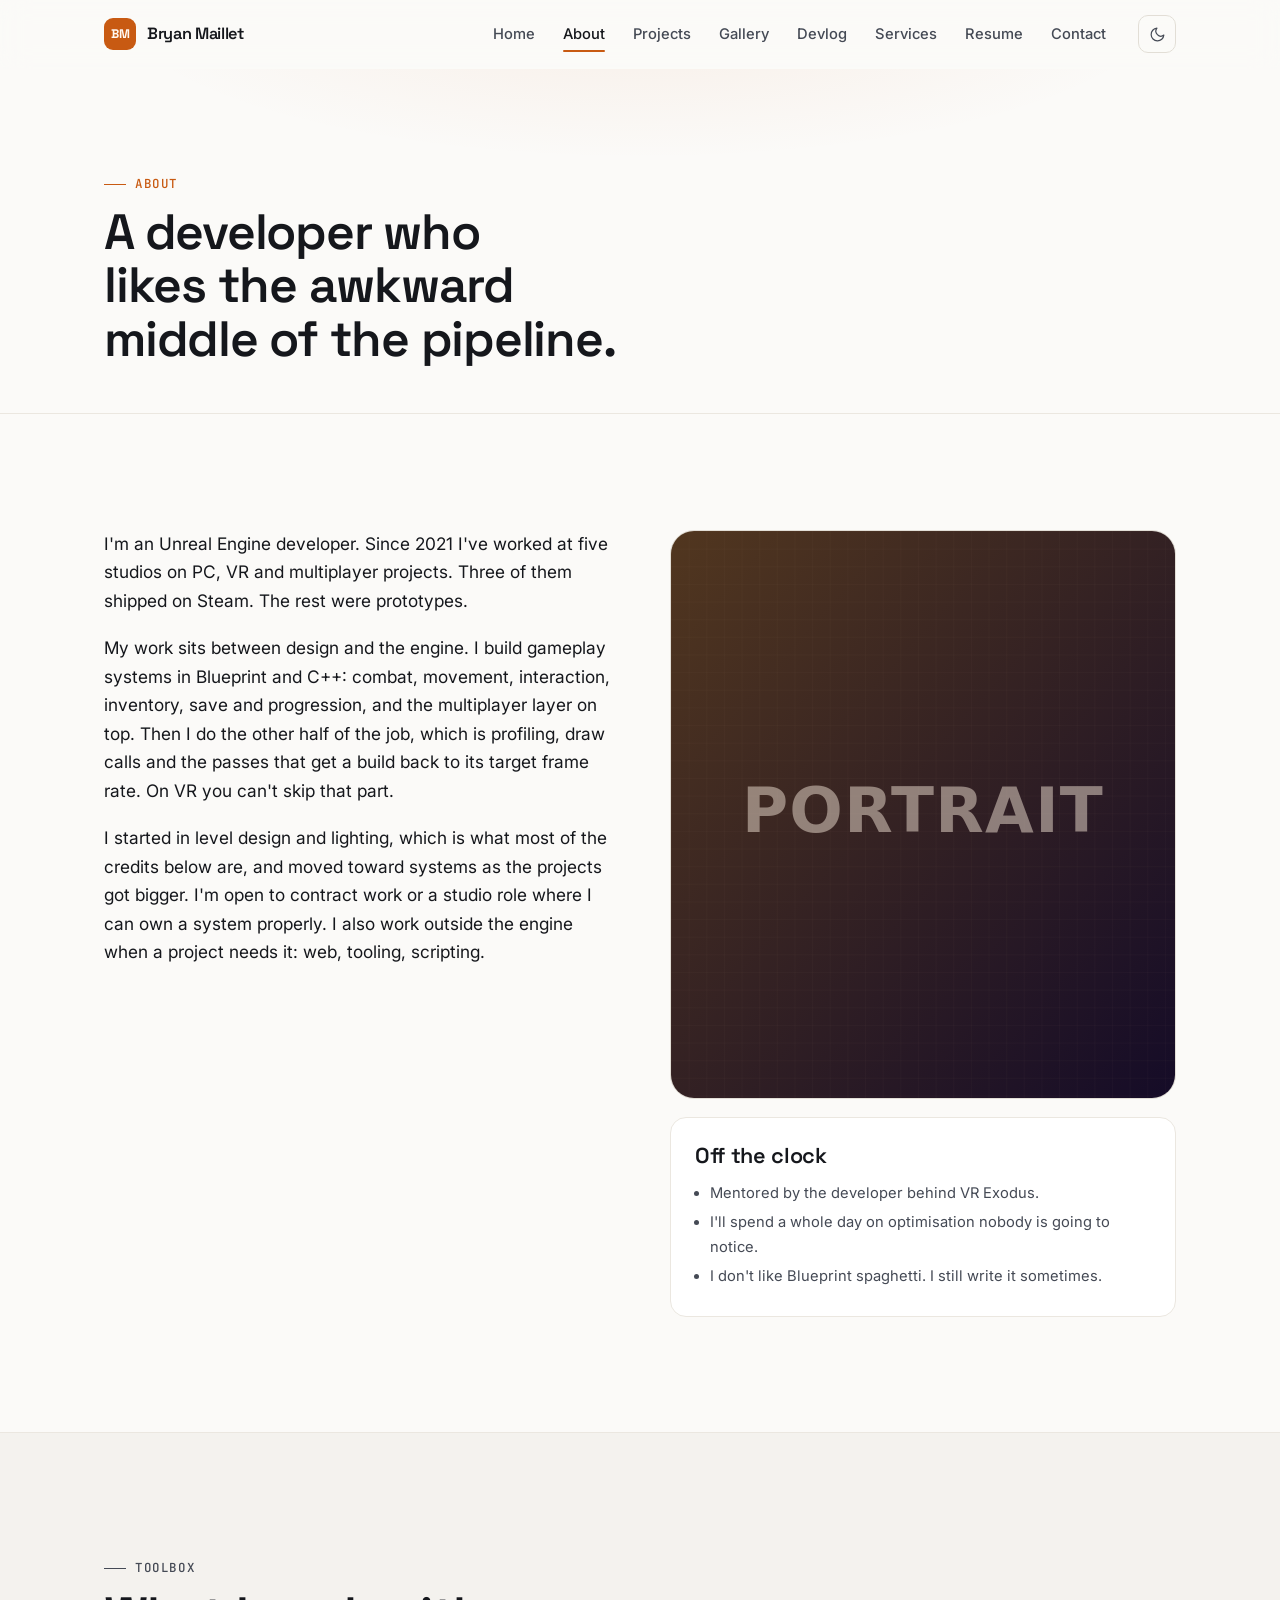
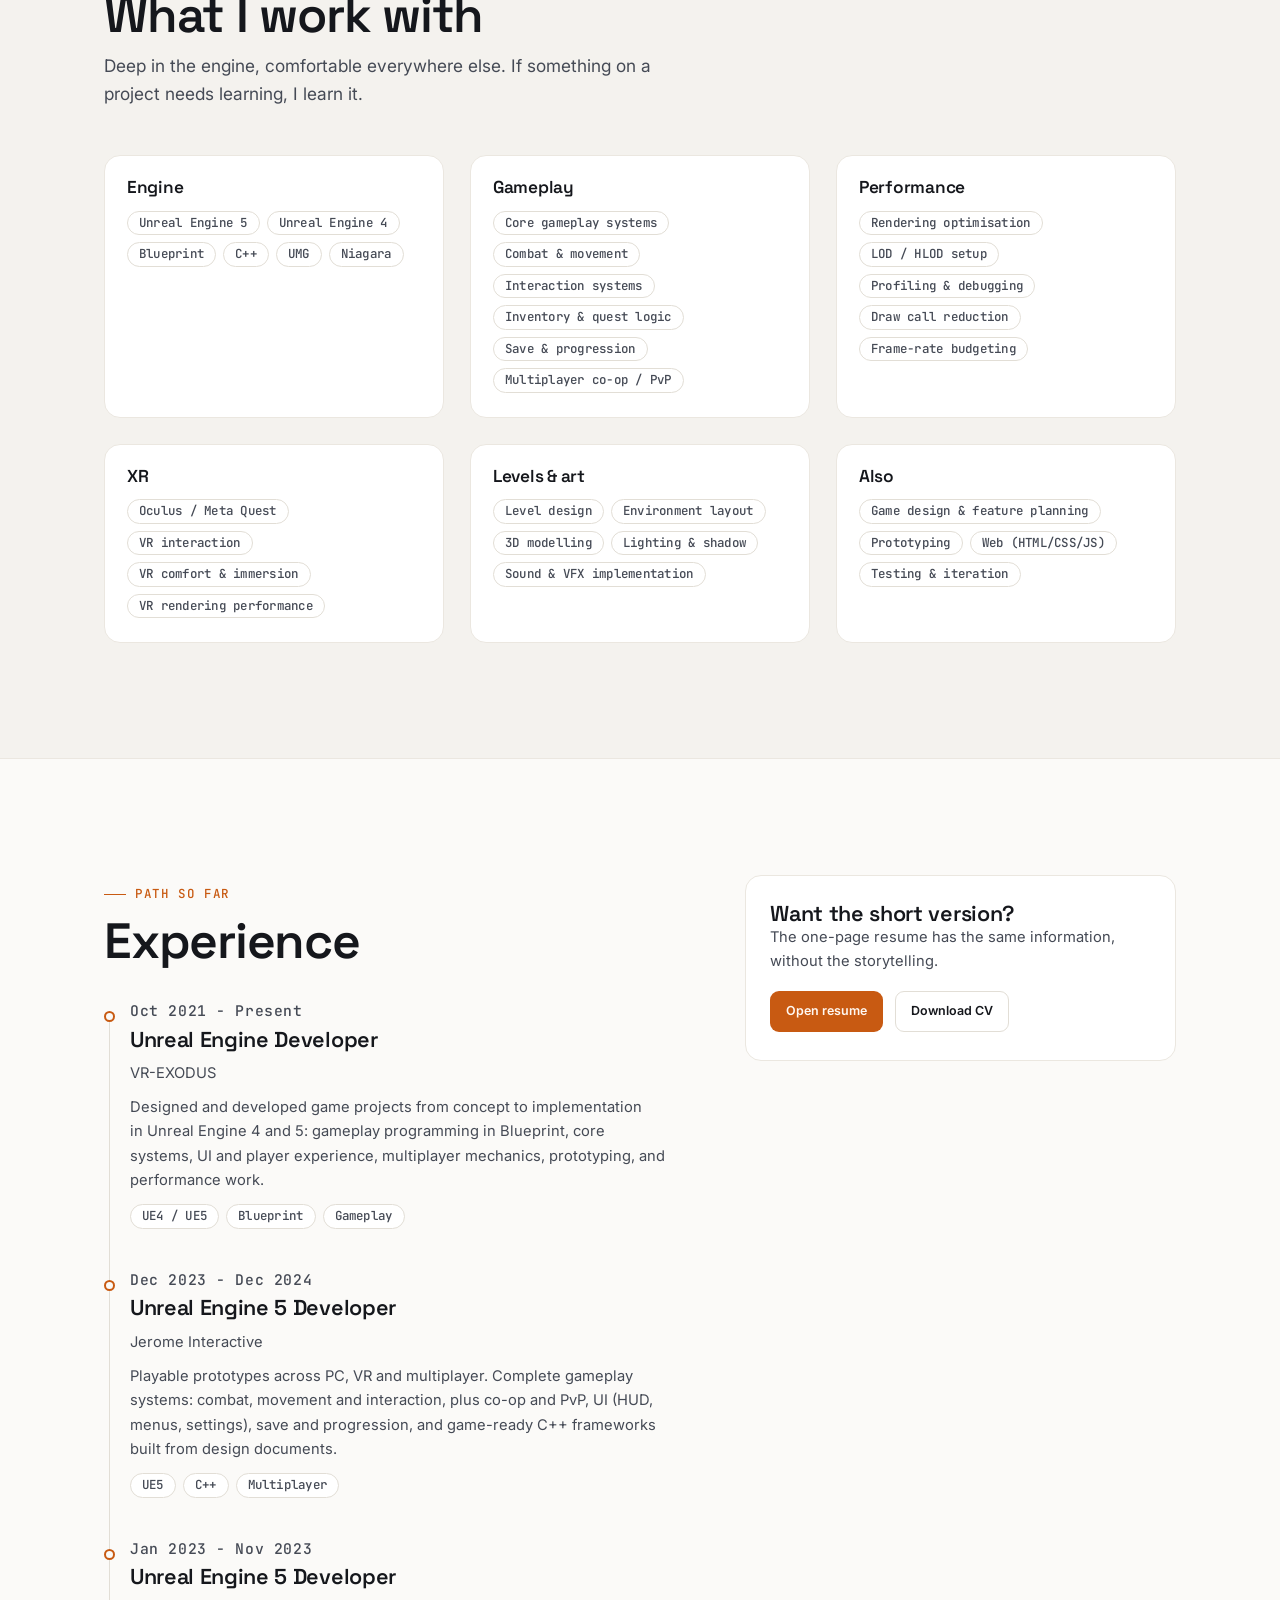
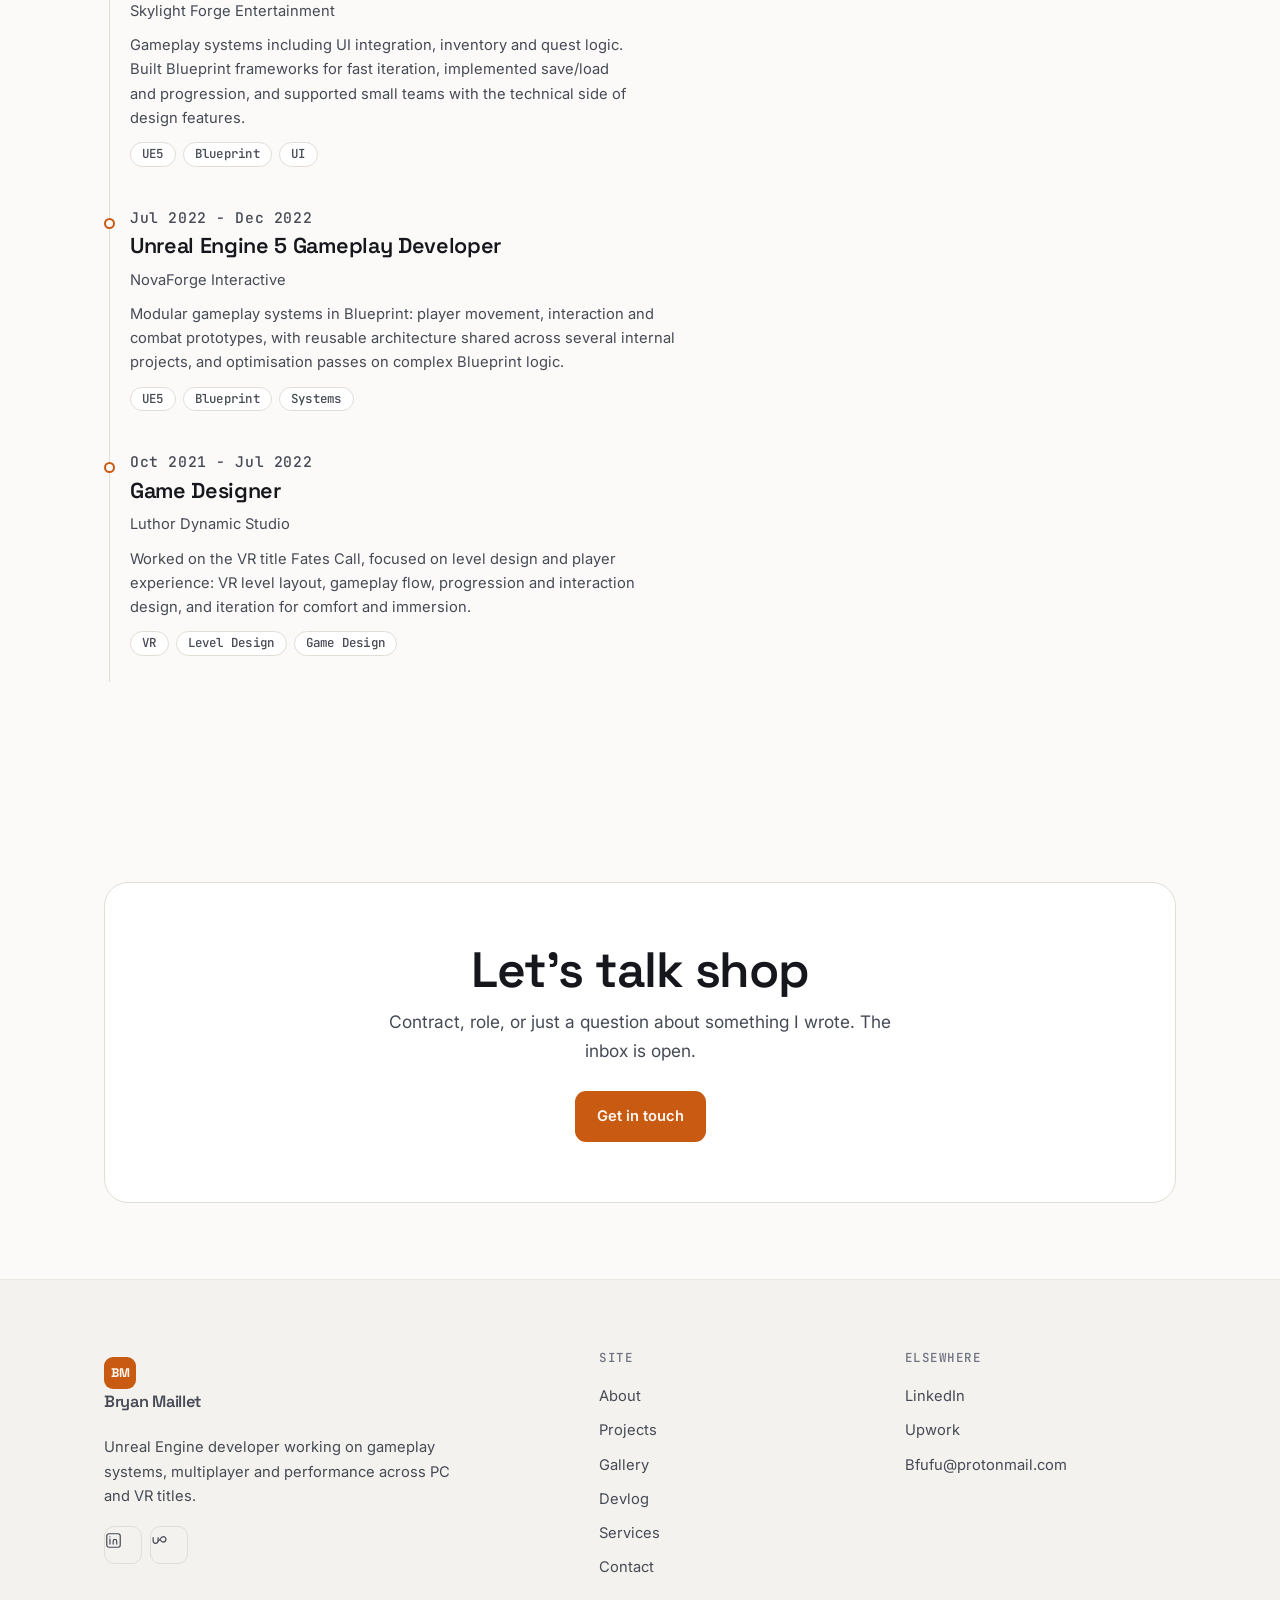
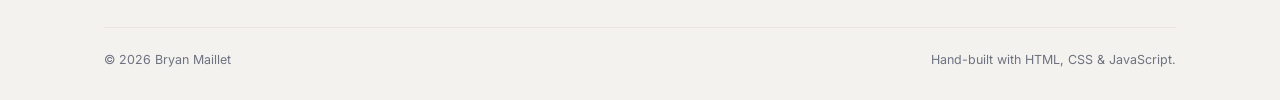
==== about.html @ 1404c1f4 "Portfolio site: initial commit Static site, no build step. Content in assets/js/data.js, rendering i" ====
<!doctype html>
<html lang="en" data-theme="dark">
<head>
<meta charset="utf-8">
<meta name="viewport" content="width=device-width, initial-scale=1">
<title>About - Bryan Maillet</title>
<meta name="description" content="Unreal Engine developer since 2021, across five studios and three Steam releases. Background, toolbox and experience.">
<meta name="color-scheme" content="dark light">
<meta name="theme-color" content="#0b0c0f" media="(prefers-color-scheme: dark)">
<meta name="theme-color" content="#fbfaf8" media="(prefers-color-scheme: light)">
<meta name="author" content="Bryan Maillet">
<meta name="robots" content="index, follow, max-image-preview:large, max-snippet:-1">
<meta property="og:site_name" content="Bryan Maillet">
<meta property="og:locale" content="en_GB">
<meta property="og:type" content="website">
<meta property="og:title" content="About - Bryan Maillet">
<meta property="og:description" content="Unreal Engine developer since 2021, across five studios and three Steam releases. Background, toolbox and experience.">
<meta property="og:image" content="assets/img/og.png">
<meta property="og:image:width" content="1200">
<meta property="og:image:height" content="630">
<meta property="og:image:type" content="image/png">
<meta property="og:image:alt" content="Portfolio card for Bryan Maillet, Unreal Engine developer working on gameplay systems, multiplayer and optimisation.">
<meta name="twitter:card" content="summary_large_image">
<meta name="twitter:image" content="assets/img/og.png">
<link rel="icon" href="assets/img/favicon.svg" type="image/svg+xml">
<link rel="apple-touch-icon" href="assets/img/apple-touch-icon.png">
<link rel="manifest" href="site.webmanifest">
<link rel="preconnect" href="https://fonts.googleapis.com">
<link rel="preconnect" href="https://fonts.gstatic.com" crossorigin>
<link href="https://fonts.googleapis.com/css2?family=Inter:wght@400;500;600&family=JetBrains+Mono:wght@400;500&family=Space+Grotesk:wght@500;600;700&display=swap" rel="stylesheet">
<link rel="stylesheet" href="assets/css/style.css">
<script>(function(){try{var t=localStorage.getItem('theme')||(window.matchMedia('(prefers-color-scheme: light)').matches?'light':'dark');document.documentElement.setAttribute('data-theme',t);}catch(e){}})();</script>
</head>
<body>
<a class="skip" href="#main">Skip to content</a>

<header class="site-header">
  <div class="wrap nav">
    <a class="brand" href="index.html">
      <span class="brand__mark" data-site-initials>BM</span>
      <span class="brand__name" data-site-name>Bryan Maillet</span>
    </a>
    <nav class="nav__links" id="nav-links" aria-label="Main">
      <a href="index.html">Home</a>
      <a href="about.html">About</a>
      <a href="projects.html">Projects</a>
      <a href="gallery.html">Gallery</a>
      <a href="devlog.html">Devlog</a>
      <a href="services.html">Services</a>
      <a href="resume.html">Resume</a>
      <a href="contact.html">Contact</a>
    </nav>
    <div class="nav__actions">
      <button class="icon-btn" id="theme-toggle" type="button" aria-label="Toggle theme"></button>
      <button class="icon-btn nav__toggle" id="nav-toggle" type="button" aria-label="Menu" aria-expanded="false" aria-controls="nav-links"></button>
    </div>
  </div>
</header>

<main id="main">
  <header class="page-head">
    <div class="wrap">
      <p class="eyebrow">About</p>
      <h1 style="font-size:var(--t-2xl);max-width:20ch">A developer who likes the awkward middle of the pipeline.</h1>
    </div>
  </header>

  <section class="section">
    <div class="wrap split split--even">
      <div class="prose" data-reveal data-render="about-text"></div>
      <div class="stack">
        <div class="portrait" data-reveal data-render="about-portrait"></div>
        <div class="card feature" data-reveal>
          <h3>Off the clock</h3>
          <ul data-render="fun-facts"></ul>
        </div>
      </div>
    </div>
  </section>

  <section class="section section--alt">
    <div class="wrap">
      <div class="sec-head">
        <div>
          <p class="eyebrow">Toolbox</p>
          <h2>What I work with</h2>
          <p>Deep in the engine, comfortable everywhere else. If something on a project needs learning, I learn it.</p>
        </div>
      </div>
      <div class="grid grid--3" data-render="skills"></div>
    </div>
  </section>

  <section class="section">
    <div class="wrap split">
      <div>
        <p class="eyebrow">Path so far</p>
        <h2>Experience</h2>
        <div class="timeline" style="margin-top:36px" data-render="timeline"></div>
      </div>
      <aside class="card feature" data-reveal>
        <h3>Want the short version?</h3>
        <p class="card__text">The one-page resume has the same information, without the storytelling.</p>
        <div class="btn-row" style="margin-top:18px">
          <a class="btn btn--sm" href="resume.html">Open resume</a>
          <a class="btn btn--ghost btn--sm" data-cv-link href="#">Download CV</a>
        </div>
      </aside>
    </div>
  </section>

  <section class="section section--tight">
    <div class="wrap">
      <div class="cta" data-reveal>
        <h2>Let's talk shop</h2>
        <p>Contract, role, or just a question about something I wrote. The inbox is open.</p>
        <div class="btn-row"><a class="btn" href="contact.html">Get in touch</a></div>
      </div>
    </div>
  </section>
</main>

<footer class="site-footer">
  <div class="wrap">
    <div class="footer__top">
      <div class="footer__col">
        <a class="brand" href="index.html">
          <span class="brand__mark" data-site-initials>BM</span>
          <span class="brand__name" data-site-name>Bryan Maillet</span>
        </a>
        <p class="footer__blurb" id="footer-blurb"></p>
        <div class="socials" data-socials></div>
      </div>
      <div class="footer__col">
        <h4>Site</h4>
        <a href="about.html">About</a>
        <a href="projects.html">Projects</a>
        <a href="gallery.html">Gallery</a>
        <a href="devlog.html">Devlog</a>
        <a href="services.html">Services</a>
        <a href="contact.html">Contact</a>
      </div>
      <div class="footer__col">
        <h4>Elsewhere</h4>
        <div id="footer-social-links"></div>
        <a data-email-link="text" href="#">email</a>
      </div>
    </div>
    <div class="footer__bottom">
      <span>&copy; <span data-year></span> <span data-site-name></span></span>
      <span>Hand-built with HTML, CSS &amp; JavaScript.</span>
    </div>
  </div>
</footer>

<script src="assets/js/data.js"></script>
<script src="assets/js/site.js"></script>
</body>
</html>
---- assets/css/style.css ----
/* ==========================================================================
   Portfolio — global stylesheet
   1. Tokens          5. Buttons & pills      9.  Timeline
   2. Reset & base    6. Cards & grids        10. Forms
   3. Layout          7. Hero                 11. Gallery / lightbox
   4. Header / nav    8. Section furniture    12. Footer, motion, print
   ========================================================================== */

/* -- 1. Tokens ----------------------------------------------------------- */
:root {
  /* type */
  --font-display: "Space Grotesk", "Segoe UI", system-ui, sans-serif;
  --font-body: "Inter", "Segoe UI", system-ui, -apple-system, sans-serif;
  --font-mono: "JetBrains Mono", ui-monospace, "Cascadia Mono", Consolas, monospace;

  --t-xs: clamp(0.72rem, 0.70rem + 0.10vw, 0.78rem);
  --t-sm: clamp(0.84rem, 0.81rem + 0.14vw, 0.92rem);
  --t-base: clamp(0.98rem, 0.94rem + 0.20vw, 1.08rem);
  --t-lg: clamp(1.14rem, 1.05rem + 0.40vw, 1.35rem);
  --t-xl: clamp(1.45rem, 1.25rem + 0.95vw, 2.05rem);
  --t-2xl: clamp(1.9rem, 1.45rem + 2.10vw, 3.1rem);
  --t-3xl: clamp(2.6rem, 1.70rem + 4.20vw, 5.2rem);

  /* space + shape */
  --max: 1160px;
  --max-prose: 68ch;
  --gutter: clamp(20px, 5vw, 44px);
  --pad-section: clamp(64px, 9vw, 128px);
  --r-sm: 10px;
  --r: 16px;
  --r-lg: 24px;
  --ease: cubic-bezier(.22, .68, .36, 1);

  /* dark palette (default) */
  --bg: #0b0c0f;
  --bg-alt: #101216;
  --surface: #14161b;
  --surface-2: #1a1d24;
  --line: #262a33;
  --line-soft: #1d2028;
  --ink: #edeef2;
  --ink-2: #b9bdc9;
  --ink-3: #838897;
  --accent: #ff9245;
  --accent-ink: #1a0d02;
  --accent-soft: #ff924522;
  --glow: radial-gradient(60% 60% at 50% 0%, #ff924522, transparent 70%);
  --shadow: 0 1px 2px #0006, 0 18px 40px -22px #000c;
  --danger: #ff6b6f;
  --danger-soft: #e5484d1f;
  color-scheme: dark;
}

[data-theme="light"] {
  --bg: #fbfaf8;
  --bg-alt: #f4f2ee;
  --surface: #ffffff;
  --surface-2: #f7f5f1;
  --line: #e2ded6;
  --line-soft: #ebe7e0;
  --ink: #15171c;
  --ink-2: #454a55;
  --ink-3: #6d7280;
  --accent: #c85a12;
  --accent-ink: #fff8f2;
  --accent-soft: #c85a1216;
  --glow: radial-gradient(60% 60% at 50% 0%, #c85a1214, transparent 70%);
  --shadow: 0 1px 2px #0000000f, 0 18px 40px -26px #00000038;
  --danger: #c0272d;
  --danger-soft: #c0272d12;
  color-scheme: light;
}

/* -- 2. Reset & base ----------------------------------------------------- */
*, *::before, *::after { box-sizing: border-box; }
* { margin: 0; }

html { -webkit-text-size-adjust: 100%; scroll-behavior: smooth; scroll-padding-top: 96px; }

body {
  display: flex;
  flex-direction: column;
  min-height: 100vh;
  background: var(--bg);
  color: var(--ink);
  font: 400 var(--t-base)/1.65 var(--font-body);
  -webkit-font-smoothing: antialiased;
  overflow-x: hidden;
}
main { flex: 1; }

img, svg, video { display: block; max-width: 100%; height: auto; }
a { color: inherit; text-decoration: none; }
button, input, textarea, select { font: inherit; color: inherit; }

h1, h2, h3, h4 {
  font-family: var(--font-display);
  font-weight: 600;
  line-height: 1.08;
  letter-spacing: -0.025em;
  text-wrap: balance;
}
h1 { font-size: var(--t-3xl); }
h2 { font-size: var(--t-2xl); }
h3 { font-size: var(--t-lg); letter-spacing: -0.015em; }
p { text-wrap: pretty; }

::selection { background: var(--accent); color: var(--accent-ink); }

:focus-visible { outline: 2px solid var(--accent); outline-offset: 3px; border-radius: 4px; }

.skip {
  position: absolute; left: 12px; top: -60px; z-index: 200;
  background: var(--accent); color: var(--accent-ink);
  padding: 10px 16px; border-radius: var(--r-sm); font-weight: 600;
  transition: top .2s var(--ease);
}
.skip:focus { top: 12px; }

.sr-only {
  position: absolute; width: 1px; height: 1px; padding: 0;
  overflow: hidden; clip: rect(0 0 0 0); white-space: nowrap; border: 0;
}

/* -- 3. Layout ----------------------------------------------------------- */
.wrap { width: 100%; max-width: var(--max); margin-inline: auto; padding-inline: var(--gutter); }
.section { padding-block: var(--pad-section); }
.section--tight { padding-block: clamp(44px, 6vw, 80px); }
.section--alt { background: var(--bg-alt); border-block: 1px solid var(--line-soft); }
.prose { max-width: var(--max-prose); }
.prose p + p, .prose p + ul, .prose ul + p { margin-top: 1.1em; }
.prose h3 { margin: 2em 0 .6em; }
.prose ul { padding-left: 1.15em; color: var(--ink-2); }
.prose li + li { margin-top: .4em; }
.prose a { color: var(--accent); text-decoration: underline; text-underline-offset: 3px; }
.prose code {
  font: 500 .88em var(--font-mono);
  background: var(--surface-2); border: 1px solid var(--line-soft);
  padding: .12em .4em; border-radius: 5px;
}
.lede { font-size: var(--t-lg); color: var(--ink-2); line-height: 1.55; }
.muted { color: var(--ink-3); }
.center { text-align: center; margin-inline: auto; }
.stack > * + * { margin-top: 18px; }

/* -- 4. Header / nav ----------------------------------------------------- */
.site-header {
  position: sticky; top: 0; z-index: 100;
  background: color-mix(in srgb, var(--bg) 82%, transparent);
  backdrop-filter: blur(14px) saturate(1.4);
  border-bottom: 1px solid transparent;
  transition: border-color .3s var(--ease);
}
.site-header.is-stuck { border-bottom-color: var(--line-soft); }
.nav { display: flex; align-items: center; gap: 20px; height: 68px; }

.brand { display: flex; align-items: center; gap: 11px; font-family: var(--font-display); font-weight: 600; letter-spacing: -0.02em; }
.brand__mark {
  display: grid; place-items: center;
  width: 32px; height: 32px; border-radius: 9px;
  background: var(--accent); color: var(--accent-ink);
  font-size: .78rem; font-weight: 700; letter-spacing: 0;
  transition: transform .3s var(--ease);
}
.brand:hover .brand__mark { transform: rotate(-6deg); }
.brand__name { font-size: 1.02rem; }

.nav__links { display: flex; align-items: center; gap: 4px; margin-left: auto; }
.nav__links a {
  position: relative; padding: 8px 12px; border-radius: 8px;
  font-size: var(--t-sm); color: var(--ink-2); font-weight: 500;
  transition: color .2s var(--ease), background .2s var(--ease);
}
.nav__links a:hover { color: var(--ink); background: var(--surface); }
.nav__links a[aria-current="page"] { color: var(--ink); }
.nav__links a[aria-current="page"]::after {
  content: ""; position: absolute; left: 12px; right: 12px; bottom: 2px;
  height: 2px; border-radius: 2px; background: var(--accent);
}
.nav__actions { display: flex; align-items: center; gap: 8px; }

.icon-btn {
  display: grid; place-items: center;
  width: 38px; height: 38px; border-radius: 10px;
  background: transparent; border: 1px solid var(--line);
  cursor: pointer; color: var(--ink-2);
  transition: color .2s var(--ease), border-color .2s var(--ease), background .2s var(--ease);
}
.icon-btn:hover { color: var(--ink); border-color: var(--ink-3); background: var(--surface); }
.icon-btn svg { width: 17px; height: 17px; }
.nav__toggle { display: none; }

@media (max-width: 900px) {
  .nav__toggle { display: grid; }
  .nav__links {
    position: fixed; inset: 68px 0 auto; flex-direction: column; align-items: stretch;
    gap: 2px; padding: 14px var(--gutter) 26px; margin: 0;
    background: var(--bg); border-bottom: 1px solid var(--line);
    transform: translateY(-8px); opacity: 0; pointer-events: none;
    transition: opacity .22s var(--ease), transform .22s var(--ease);
  }
  .nav__links.is-open { transform: none; opacity: 1; pointer-events: auto; }
  .nav__links a { padding: 13px 12px; font-size: var(--t-base); }
  .nav__links a[aria-current="page"]::after { left: 12px; right: auto; width: 16px; bottom: 8px; }
}

/* -- 5. Buttons & pills -------------------------------------------------- */
.btn {
  --btn-bg: var(--accent); --btn-ink: var(--accent-ink); --btn-line: transparent;
  display: inline-flex; align-items: center; justify-content: center; gap: 9px;
  padding: 12px 21px; border-radius: 11px; border: 1px solid var(--btn-line);
  background: var(--btn-bg); color: var(--btn-ink);
  font-size: var(--t-sm); font-weight: 600;
  cursor: pointer; white-space: nowrap;
  transition: transform .18s var(--ease), box-shadow .2s var(--ease), background .2s var(--ease), border-color .2s var(--ease);
}
.btn:hover { transform: translateY(-2px); box-shadow: 0 10px 24px -12px color-mix(in srgb, var(--accent) 70%, transparent); }
.btn:active { transform: translateY(0); }
.btn svg { width: 16px; height: 16px; }
.btn--ghost { --btn-bg: transparent; --btn-ink: var(--ink); --btn-line: var(--line); }
.btn--ghost:hover { --btn-line: var(--ink-3); background: var(--surface); box-shadow: none; }
.btn--sm { padding: 9px 15px; font-size: var(--t-xs); border-radius: 9px; }
.btn-row { display: flex; flex-wrap: wrap; gap: 12px; }

.pill {
  display: inline-flex; align-items: center; gap: 7px;
  padding: 5px 11px; border-radius: 999px;
  border: 1px solid var(--line); background: var(--surface);
  font: 500 var(--t-xs)/1 var(--font-mono);
  color: var(--ink-2); letter-spacing: .02em; white-space: nowrap;
}
.pill--accent { border-color: color-mix(in srgb, var(--accent) 40%, transparent); background: var(--accent-soft); color: var(--accent); }
.pill-row { display: flex; flex-wrap: wrap; gap: 7px; }

.dot { width: 7px; height: 7px; border-radius: 50%; background: var(--accent); flex: none; }
.dot--live { animation: pulse 2.4s var(--ease) infinite; }
@keyframes pulse {
  0% { box-shadow: 0 0 0 0 color-mix(in srgb, var(--accent) 55%, transparent); }
  70%, 100% { box-shadow: 0 0 0 9px transparent; }
}

/* -- 8b. Catalog search -------------------------------------------------- */
.catalog-bar {
  display: flex; flex-wrap: wrap; gap: 14px;
  align-items: center; justify-content: space-between; margin-bottom: 18px;
}
.searchbar { position: relative; display: flex; align-items: center; flex: 1 1 260px; max-width: 420px; }
.searchbar__icon {
  position: absolute; left: 14px; display: flex; color: var(--ink-3); pointer-events: none;
}
.searchbar__icon svg { width: 16px; height: 16px; }
.searchbar input {
  width: 100%; padding: 11px 44px 11px 40px; border-radius: var(--r-sm);
  background: var(--bg); border: 1px solid var(--line); font-size: var(--t-sm);
  transition: border-color .2s var(--ease), background .2s var(--ease);
}
.searchbar input::placeholder { color: var(--ink-3); }
.searchbar input:focus { border-color: var(--accent); outline: none; background: var(--surface); }
.searchbar input::-webkit-search-cancel-button,
.searchbar input::-webkit-search-decoration { -webkit-appearance: none; appearance: none; }
.searchbar__clear { position: absolute; right: 5px; width: 30px; height: 30px; border: 0; }
.searchbar__clear svg { width: 15px; height: 15px; }
.catalog-count {
  font: 500 var(--t-xs)/1 var(--font-mono); color: var(--ink-3); letter-spacing: .04em;
  white-space: nowrap;
}

.filters { display: flex; flex-wrap: wrap; gap: 8px; margin-bottom: 34px; }
.chip {
  padding: 8px 14px; border-radius: 999px; cursor: pointer;
  border: 1px solid var(--line); background: transparent;
  font-size: var(--t-xs); font-weight: 500; color: var(--ink-2);
  transition: background .18s var(--ease), color .18s var(--ease), border-color .18s var(--ease);
}
.chip:hover { border-color: var(--ink-3); color: var(--ink); }
.chip[aria-pressed="true"] { background: var(--ink); color: var(--bg); border-color: var(--ink); }

/* -- 6. Cards & grids ---------------------------------------------------- */
.grid { display: grid; gap: clamp(16px, 2.2vw, 26px); }
.grid--2 { grid-template-columns: repeat(auto-fit, minmax(min(100%, 320px), 1fr)); }
.grid--3 { grid-template-columns: repeat(auto-fill, minmax(min(100%, 300px), 1fr)); }
.grid--4 { grid-template-columns: repeat(auto-fill, minmax(min(100%, 230px), 1fr)); }

.card {
  position: relative; display: flex; flex-direction: column;
  background: var(--surface); border: 1px solid var(--line-soft);
  border-radius: var(--r); overflow: hidden;
  transition: transform .28s var(--ease), border-color .28s var(--ease), box-shadow .28s var(--ease);
}
.card:hover { transform: translateY(-4px); border-color: var(--line); box-shadow: var(--shadow); }
.card__media { position: relative; aspect-ratio: 16 / 10; overflow: hidden; background: var(--surface-2); }
.card__media img { width: 100%; height: 100%; object-fit: cover; transition: transform .5s var(--ease); }
.card:hover .card__media img { transform: scale(1.045); }
.card__badge { position: absolute; top: 12px; left: 12px; background: #0b0c0fcc; backdrop-filter: blur(6px); color: #fff; border-color: #ffffff2b; }
.card__body { display: flex; flex-direction: column; gap: 10px; padding: 20px 20px 22px; flex: 1; }
.card__meta { display: flex; align-items: center; gap: 10px; font: 500 var(--t-xs)/1 var(--font-mono); color: var(--ink-3); }
.card__title { font-size: var(--t-lg); transition: color .2s var(--ease); }
.card:hover .card__title { color: var(--accent); }
.card__text { font-size: var(--t-sm); color: var(--ink-2); }
.card__foot { margin-top: auto; padding-top: 8px; }
.card__link::after { content: ""; position: absolute; inset: 0; }

.feature { padding: 26px 24px 28px; }
.feature__icon {
  display: grid; place-items: center; width: 42px; height: 42px;
  border-radius: 12px; background: var(--accent-soft); color: var(--accent);
  margin-bottom: 16px;
}
.feature__icon svg { width: 20px; height: 20px; }
.feature ul { margin-top: 14px; padding-left: 1.05em; font-size: var(--t-sm); color: var(--ink-2); }
.feature li + li { margin-top: .35em; }

.stats {
  display: grid; grid-template-columns: repeat(auto-fit, minmax(150px, 1fr)); gap: 1px;
  background: var(--line-soft); border: 1px solid var(--line-soft);
  border-radius: var(--r); overflow: hidden;
}
.stat { background: var(--bg); padding: 22px 20px; }
.stat__value { font-family: var(--font-display); font-size: var(--t-xl); font-weight: 600; letter-spacing: -0.03em; }
.stat__label { font-size: var(--t-xs); color: var(--ink-3); margin-top: 4px; }

/* Client reviews. The quote mark is decorative and sits behind the text, so it
   is drawn with a pseudo-element rather than typed into the content. */
.quote { padding: 26px 24px; }
.quote blockquote {
  margin: 0 0 18px; position: relative; color: var(--ink-2);
  font-size: var(--t-base); line-height: 1.62;
}
.quote blockquote::before {
  content: "\201C"; position: absolute; top: -26px; left: -8px;
  font-family: var(--font-display); font-size: 76px; line-height: 1;
  color: var(--accent); opacity: .18; pointer-events: none;
}
.quote figcaption {
  margin-top: auto; padding-top: 14px; border-top: 1px solid var(--line-soft);
}
.quote__author { display: block; font-family: var(--font-display); font-weight: 600; }
.quote__role { display: block; margin-top: 3px; font-size: var(--t-xs); color: var(--ink-3); }

.strip { overflow: hidden; border-block: 1px solid var(--line-soft); background: var(--bg-alt); padding-block: 16px; }
.strip__track { display: flex; width: max-content; animation: slide 46s linear infinite; }
.strip:hover .strip__track { animation-play-state: paused; }
.strip__item {
  display: flex; align-items: center; gap: 40px; padding-right: 40px;
  font: 500 var(--t-sm)/1 var(--font-mono); color: var(--ink-3);
  letter-spacing: .04em; text-transform: uppercase; white-space: nowrap;
}
.strip__item::after { content: "\25C6"; color: var(--accent); font-size: .7em; }
@keyframes slide { to { transform: translateX(-50%); } }

/* -- 7. Hero ------------------------------------------------------------- */
.hero { position: relative; padding-block: clamp(70px, 11vw, 148px) clamp(56px, 8vw, 104px); overflow: hidden; }
.hero::before {
  content: ""; position: absolute; inset: -30% 0 auto; height: 620px;
  background: var(--glow); pointer-events: none;
}
.hero::after {
  content: ""; position: absolute; inset: 0; pointer-events: none; opacity: .55;
  background-image: linear-gradient(var(--line-soft) 1px, transparent 1px), linear-gradient(90deg, var(--line-soft) 1px, transparent 1px);
  background-size: 62px 62px;
  -webkit-mask-image: radial-gradient(120% 78% at 50% 0%, #000 5%, transparent 72%);
  mask-image: radial-gradient(120% 78% at 50% 0%, #000 5%, transparent 72%);
}
.hero > * { position: relative; z-index: 1; }
.hero__eyebrow { display: inline-flex; align-items: center; gap: 9px; margin-bottom: 22px; }
.hero h1 { max-width: 16ch; }
.hero h1 em { font-style: normal; color: var(--accent); }
.hero__lede { max-width: 54ch; margin-top: 22px; }
.hero__actions { margin-top: 34px; }
.hero__foot {
  margin-top: 54px; display: flex; flex-wrap: wrap; gap: 12px 28px; align-items: center;
  font: 400 var(--t-xs)/1.6 var(--font-mono); color: var(--ink-3);
}

.split { display: grid; gap: clamp(28px, 5vw, 60px); grid-template-columns: 1fr; align-items: start; }
@media (min-width: 860px) {
  .split { grid-template-columns: 1.35fr 1fr; }
  .split--even { grid-template-columns: 1fr 1fr; }
}
.portrait { border-radius: var(--r-lg); overflow: hidden; border: 1px solid var(--line); background: var(--surface-2); }

/* -- 8. Section furniture ------------------------------------------------ */
.sec-head { display: flex; flex-wrap: wrap; align-items: end; justify-content: space-between; gap: 16px; margin-bottom: clamp(28px, 4vw, 46px); }
.eyebrow {
  display: inline-flex; align-items: center; gap: 9px;
  font: 500 var(--t-xs)/1 var(--font-mono); letter-spacing: .13em;
  text-transform: uppercase; color: var(--accent); margin-bottom: 14px;
}
.eyebrow::before { content: ""; width: 22px; height: 1px; background: currentColor; }
.sec-head p { color: var(--ink-2); max-width: 52ch; margin-top: 10px; }

.page-head { position: relative; padding-block: clamp(56px, 8vw, 96px) clamp(28px, 4vw, 48px); border-bottom: 1px solid var(--line-soft); overflow: hidden; }
.page-head::before { content: ""; position: absolute; inset: -20% 0 auto; height: 380px; background: var(--glow); pointer-events: none; }
.page-head > * { position: relative; }

.cta {
  position: relative; overflow: hidden;
  border: 1px solid var(--line); border-radius: var(--r-lg);
  background: var(--surface); padding: clamp(34px, 5vw, 60px);
  text-align: center;
}
.cta::before { content: ""; position: absolute; inset: auto 0 -60%; height: 320px; background: var(--glow); transform: rotate(180deg); }
.cta > * { position: relative; }
.cta p { color: var(--ink-2); margin: 12px auto 26px; max-width: 46ch; }
.cta .btn-row { justify-content: center; }

/* -- 9. Timeline & skills ------------------------------------------------ */
.timeline { position: relative; padding-left: 26px; }
.timeline::before { content: ""; position: absolute; left: 5px; top: 8px; bottom: 8px; width: 1px; background: var(--line); }
.tl-item { position: relative; padding-bottom: 34px; }
.tl-item::before {
  content: ""; position: absolute; left: -26px; top: 7px;
  width: 11px; height: 11px; border-radius: 50%;
  background: var(--bg); border: 2px solid var(--accent);
}
.tl-item__period { font: 500 var(--t-xs)/1 var(--font-mono); color: var(--accent); letter-spacing: .04em; }
.tl-item h3 { margin: 9px 0 3px; }
.tl-item__org { font-size: var(--t-sm); color: var(--ink-3); }
.tl-item p { font-size: var(--t-sm); color: var(--ink-2); margin-top: 10px; }

.skill-group { padding: 22px 22px 24px; }
.skill-group h3 { font-size: var(--t-base); margin-bottom: 14px; }

/* -- 10. Forms ----------------------------------------------------------- */
.field { display: flex; flex-direction: column; gap: 7px; }
.field label { font-size: var(--t-sm); font-weight: 500; }
.field input, .field textarea, .field select {
  padding: 12px 14px; border-radius: var(--r-sm);
  background: var(--bg); border: 1px solid var(--line);
  font-size: var(--t-sm);
  transition: border-color .2s var(--ease), background .2s var(--ease);
}
.field input:focus, .field textarea:focus, .field select:focus { border-color: var(--accent); outline: none; background: var(--surface); }
.field textarea { resize: vertical; min-height: 150px; }
.form { display: grid; gap: 18px; }
.form__row { display: grid; gap: 18px; grid-template-columns: 1fr; }
@media (min-width: 620px) { .form__row { grid-template-columns: 1fr 1fr; } }
.form__note { font-size: var(--t-xs); color: var(--ink-3); }
.form__status {
  padding: 12px 15px; border-radius: var(--r-sm); font-size: var(--t-sm);
  border: 1px solid var(--line); background: var(--surface-2); color: var(--ink-2);
}
.form__status--ok {
  border-color: color-mix(in srgb, var(--accent) 40%, transparent);
  background: var(--accent-soft); color: var(--accent);
}
.form__status--error { border-color: var(--danger); background: var(--danger-soft); color: var(--danger); }
.field.is-invalid input, .field.is-invalid textarea, .field.is-invalid select { border-color: var(--danger); }
.field.is-invalid label { color: var(--danger); }
/* Honeypot: off-screen for people, irresistible to bots. */
.hp { position: absolute; left: -9999px; width: 1px; height: 1px; overflow: hidden; }

/* Filtering toggles [hidden]; grid/flex children would otherwise ignore it. */
[hidden] { display: none !important; }

.contact-line { display: flex; align-items: center; gap: 14px; padding: 16px 0; border-bottom: 1px solid var(--line-soft); }
.contact-line svg { width: 18px; height: 18px; color: var(--accent); flex: none; }
.contact-line span { font-size: var(--t-xs); color: var(--ink-3); display: block; }
.contact-line strong { font-weight: 500; font-size: var(--t-sm); }

/* -- 11. Gallery & lightbox ---------------------------------------------- */
/* The "At a glance" table on a project page: label above value, one per row. */
.facts { margin-top: 14px; font-size: var(--t-sm); }
.facts dt {
  font: 500 var(--t-xs)/1 var(--font-mono); color: var(--ink-3);
  letter-spacing: .04em; text-transform: uppercase;
}
.facts dd { margin: 5px 0 0; color: var(--ink-2); }
.facts dd + dt { margin-top: 14px; padding-top: 14px; border-top: 1px solid var(--line-soft); }

.masonry { columns: 3 260px; column-gap: clamp(14px, 2vw, 22px); }
.masonry > * { break-inside: avoid; margin-bottom: clamp(14px, 2vw, 22px); }
.shot {
  position: relative; display: block; width: 100%; padding: 0; cursor: zoom-in;
  border: 1px solid var(--line-soft); border-radius: var(--r);
  overflow: hidden; background: var(--surface-2);
}
.shot img { width: 100%; transition: transform .5s var(--ease); }
.shot:hover img { transform: scale(1.04); }
.shot__cap {
  position: absolute; inset: auto 0 0; padding: 30px 16px 13px; text-align: left;
  background: linear-gradient(transparent, #000000cc);
  color: #fff; font-size: var(--t-xs);
  opacity: 0; transform: translateY(6px);
  transition: opacity .28s var(--ease), transform .28s var(--ease);
}
.shot:hover .shot__cap, .shot:focus-visible .shot__cap { opacity: 1; transform: none; }

.lightbox {
  position: fixed; inset: 0; z-index: 200; display: none;
  place-items: center; padding: clamp(16px, 4vw, 48px);
  background: #050608e6; backdrop-filter: blur(10px);
}
.lightbox.is-open { display: grid; }
.lightbox figure { display: grid; justify-items: center; }
.lightbox img { max-height: 80vh; width: auto; border-radius: var(--r); border: 1px solid #ffffff1f; }
.lightbox figcaption { margin-top: 14px; text-align: center; color: #d8dae2; font-size: var(--t-sm); }
.lightbox .icon-btn { position: fixed; background: #ffffff14; border-color: #ffffff2b; color: #fff; }
.lightbox__close { top: 18px; right: 18px; }
.lightbox__prev { top: 50%; left: 16px; transform: translateY(-50%); }
.lightbox__next { top: 50%; right: 16px; transform: translateY(-50%); }

/* -- 12. Footer, motion, print ------------------------------------------- */
.site-footer { border-top: 1px solid var(--line-soft); background: var(--bg-alt); padding-block: clamp(44px, 6vw, 72px) 30px; }
.footer__top { display: grid; gap: 34px; grid-template-columns: 1fr; }
@media (min-width: 760px) { .footer__top { grid-template-columns: 1.7fr 1fr 1fr; } }
.footer__col h4 {
  font: 500 var(--t-xs)/1 var(--font-mono); text-transform: uppercase;
  letter-spacing: .12em; color: var(--ink-3); margin-bottom: 14px;
}
.footer__col a { display: block; padding: 5px 0; font-size: var(--t-sm); color: var(--ink-2); transition: color .18s var(--ease); }
.footer__col a:hover { color: var(--accent); }
.footer__blurb { font-size: var(--t-sm); color: var(--ink-2); max-width: 40ch; margin: 14px 0 18px; }
.footer__bottom {
  display: flex; flex-wrap: wrap; gap: 12px; justify-content: space-between; align-items: center;
  margin-top: 42px; padding-top: 22px; border-top: 1px solid var(--line-soft);
  font-size: var(--t-xs); color: var(--ink-3);
}
.socials { display: flex; gap: 8px; }

[data-reveal] { opacity: 0; transform: translateY(18px); transition: opacity .6s var(--ease), transform .6s var(--ease); }
[data-reveal].is-in { opacity: 1; transform: none; }

.empty { padding: 40px 24px; text-align: center; color: var(--ink-3); border: 1px dashed var(--line); border-radius: var(--r); font-size: var(--t-sm); }

@media (prefers-reduced-motion: reduce) {
  html { scroll-behavior: auto; }
  *, *::before, *::after { animation-duration: .001ms !important; animation-iteration-count: 1 !important; transition-duration: .001ms !important; }
  [data-reveal] { opacity: 1; transform: none; }
}

@media print {
  @page { margin: 14mm 12mm; }
  .site-header, .site-footer, .no-print { display: none !important; }
  body { background: #fff; color: #000; }
  /* Scroll-reveal never fires in print (nothing scrolls), so force everything visible. */
  [data-reveal] { opacity: 1 !important; transform: none !important; transition: none !important; }
  html { font-size: 12.5px; }
  .section, .page-head { padding-block: 8px; }
  .section--alt { background: none; }
  .card, .stats, .tl-item, .skill-group { break-inside: avoid; }
  .tl-item { padding-bottom: 14px; }
  .tl-item p { margin-top: 6px; }
  .stack > * + * { margin-top: 10px; }
  .split { gap: 18px; grid-template-columns: 1.5fr 1fr; }
  .grid { gap: 10px; }
  .grid--3 { grid-template-columns: repeat(3, 1fr); }
  .skill-group { padding: 10px 12px; min-width: 0; }
  .pill-row { gap: 4px; }
  .pill { font-size: 0.68rem; padding: 3px 8px; white-space: normal; }
  .tl-item h3, .skill-group h3, .card.feature h3 { font-size: 1rem; }
  .skill-group h3 { margin-bottom: 8px; }
  .card.feature { padding: 14px 16px; }
  a { color: inherit; text-decoration: none; }
}
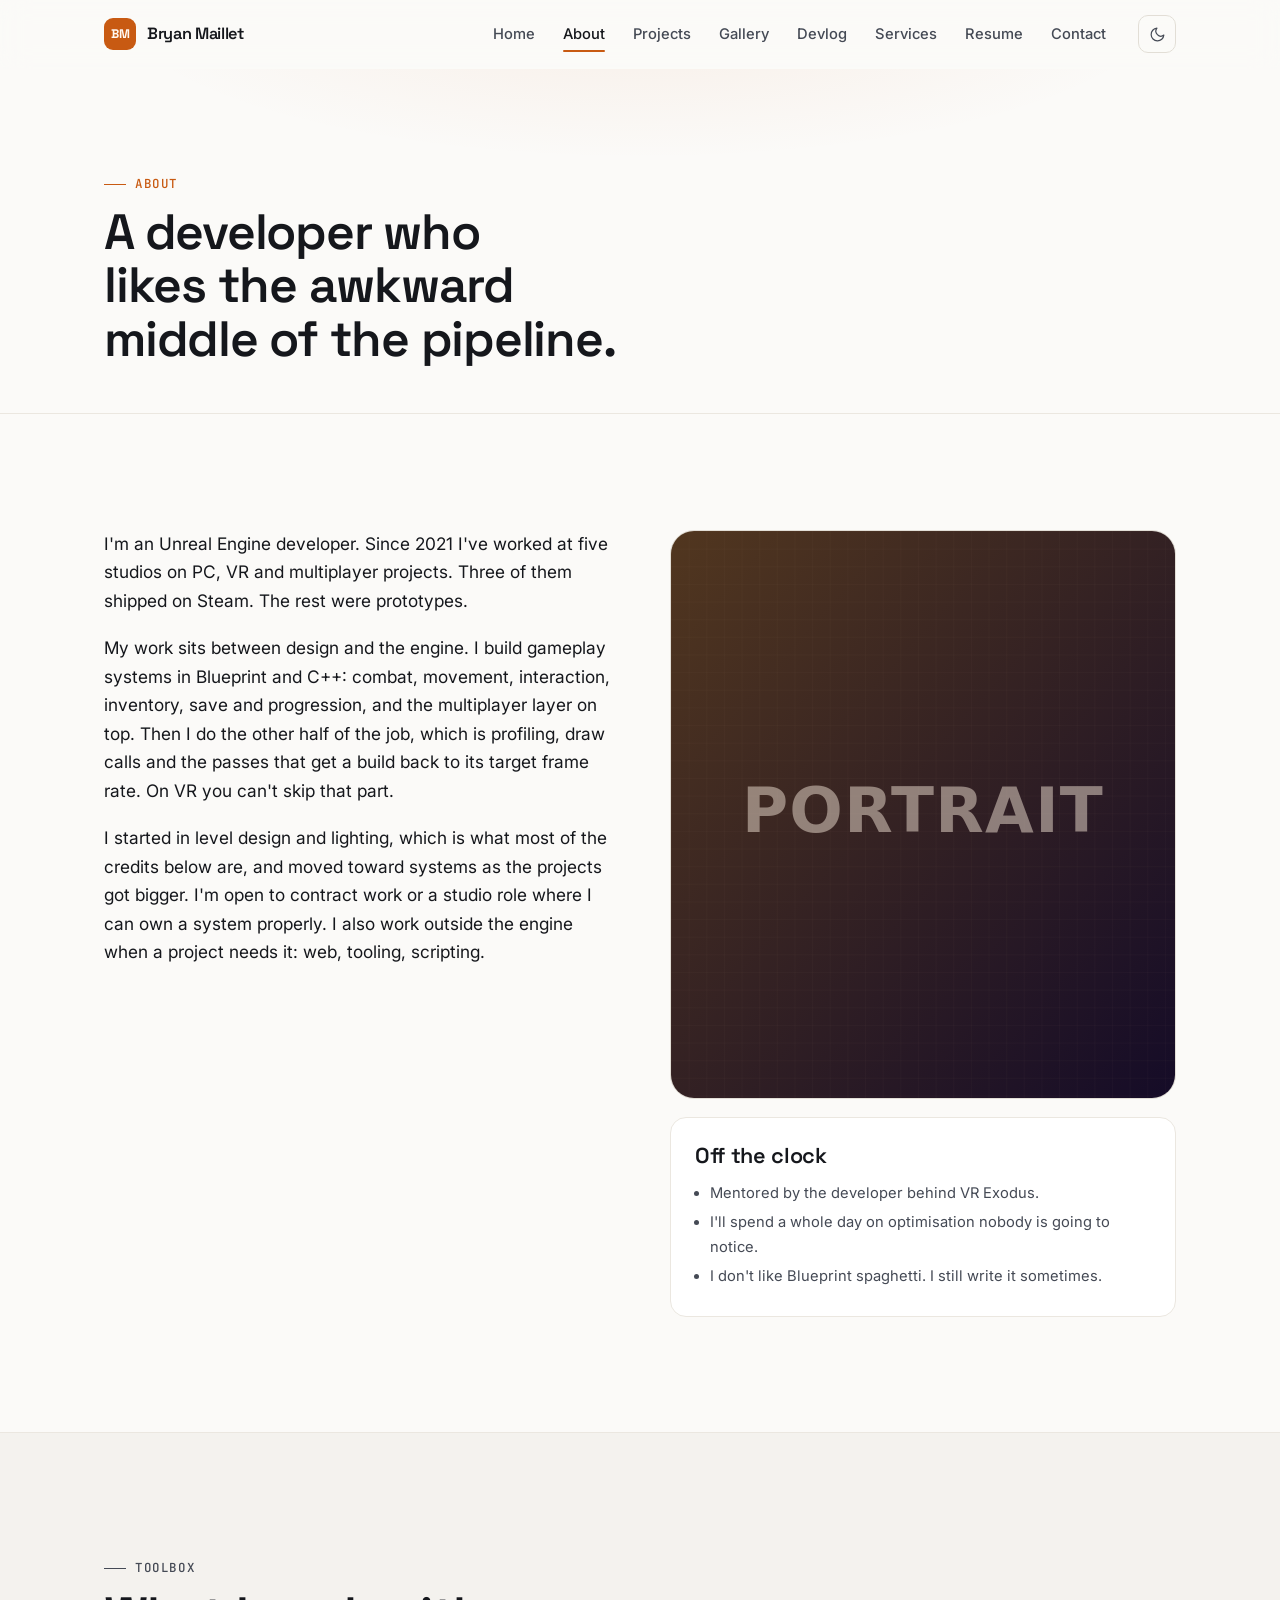
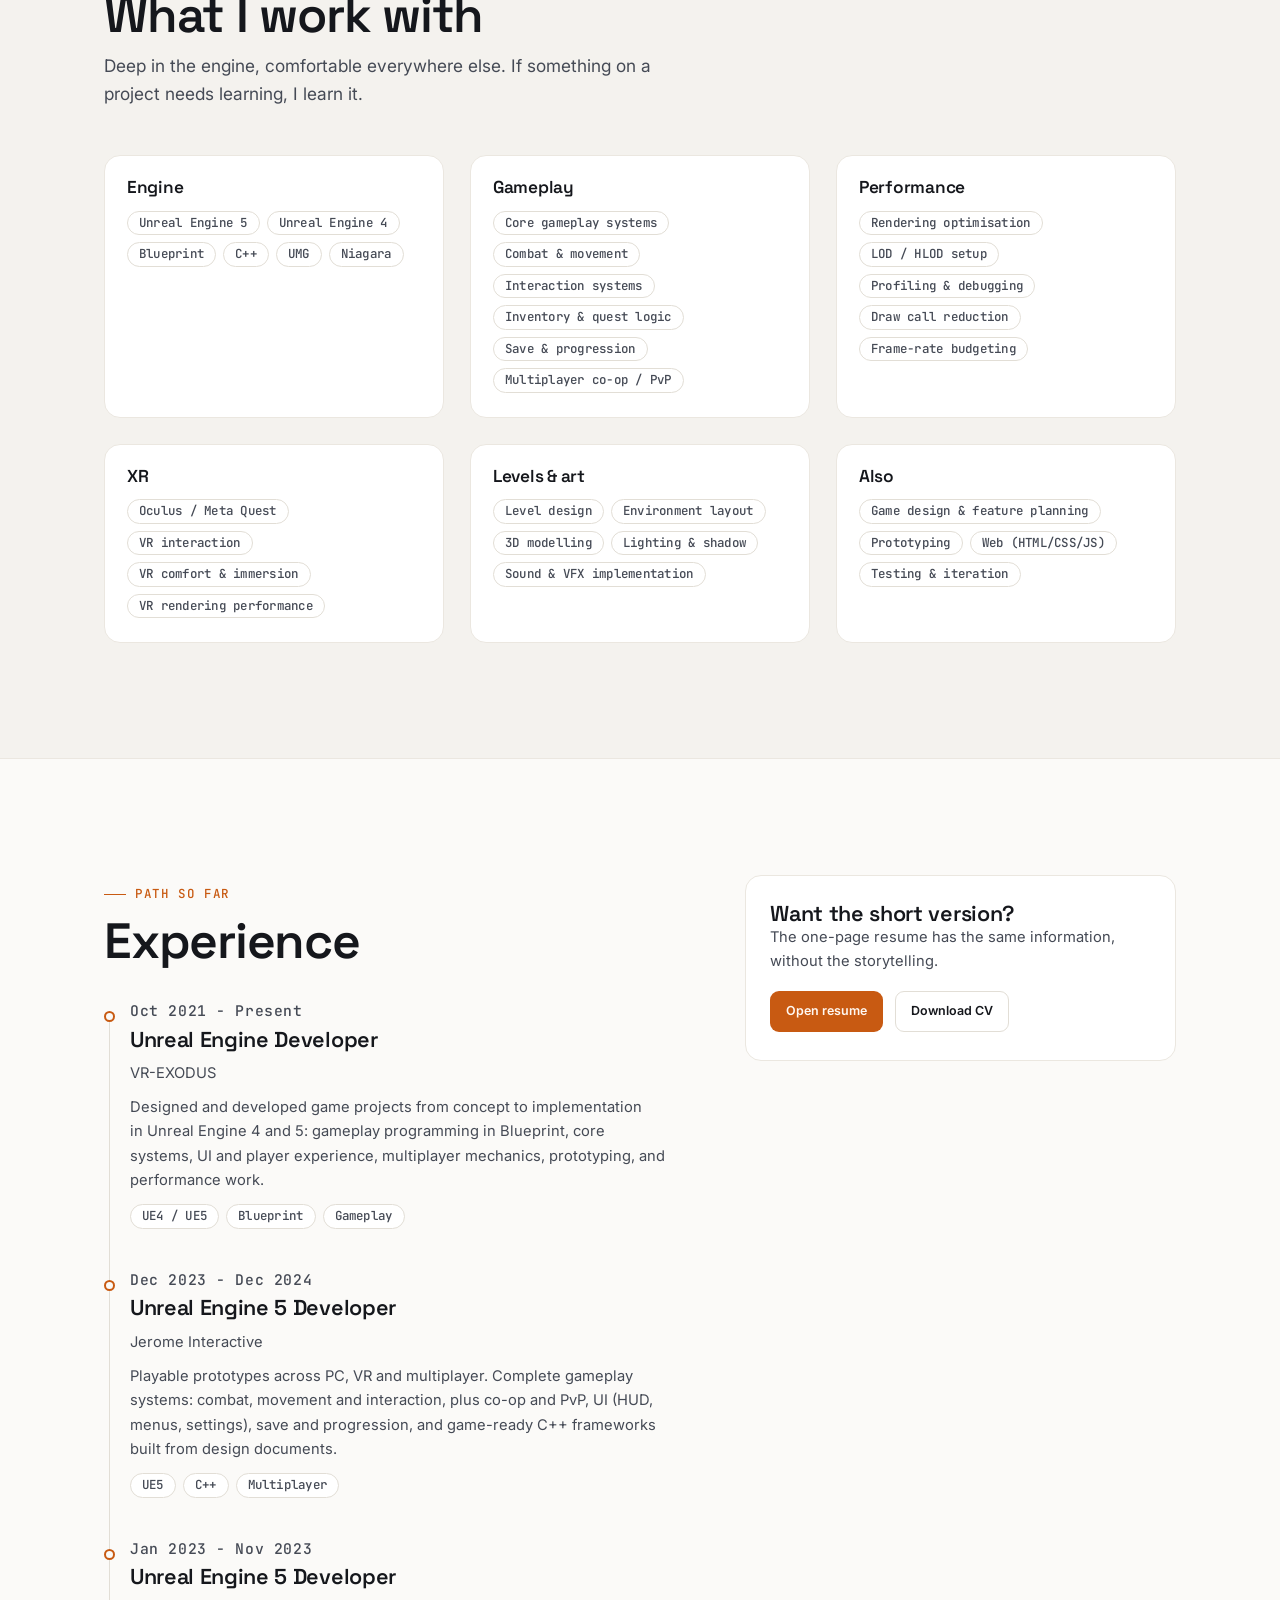
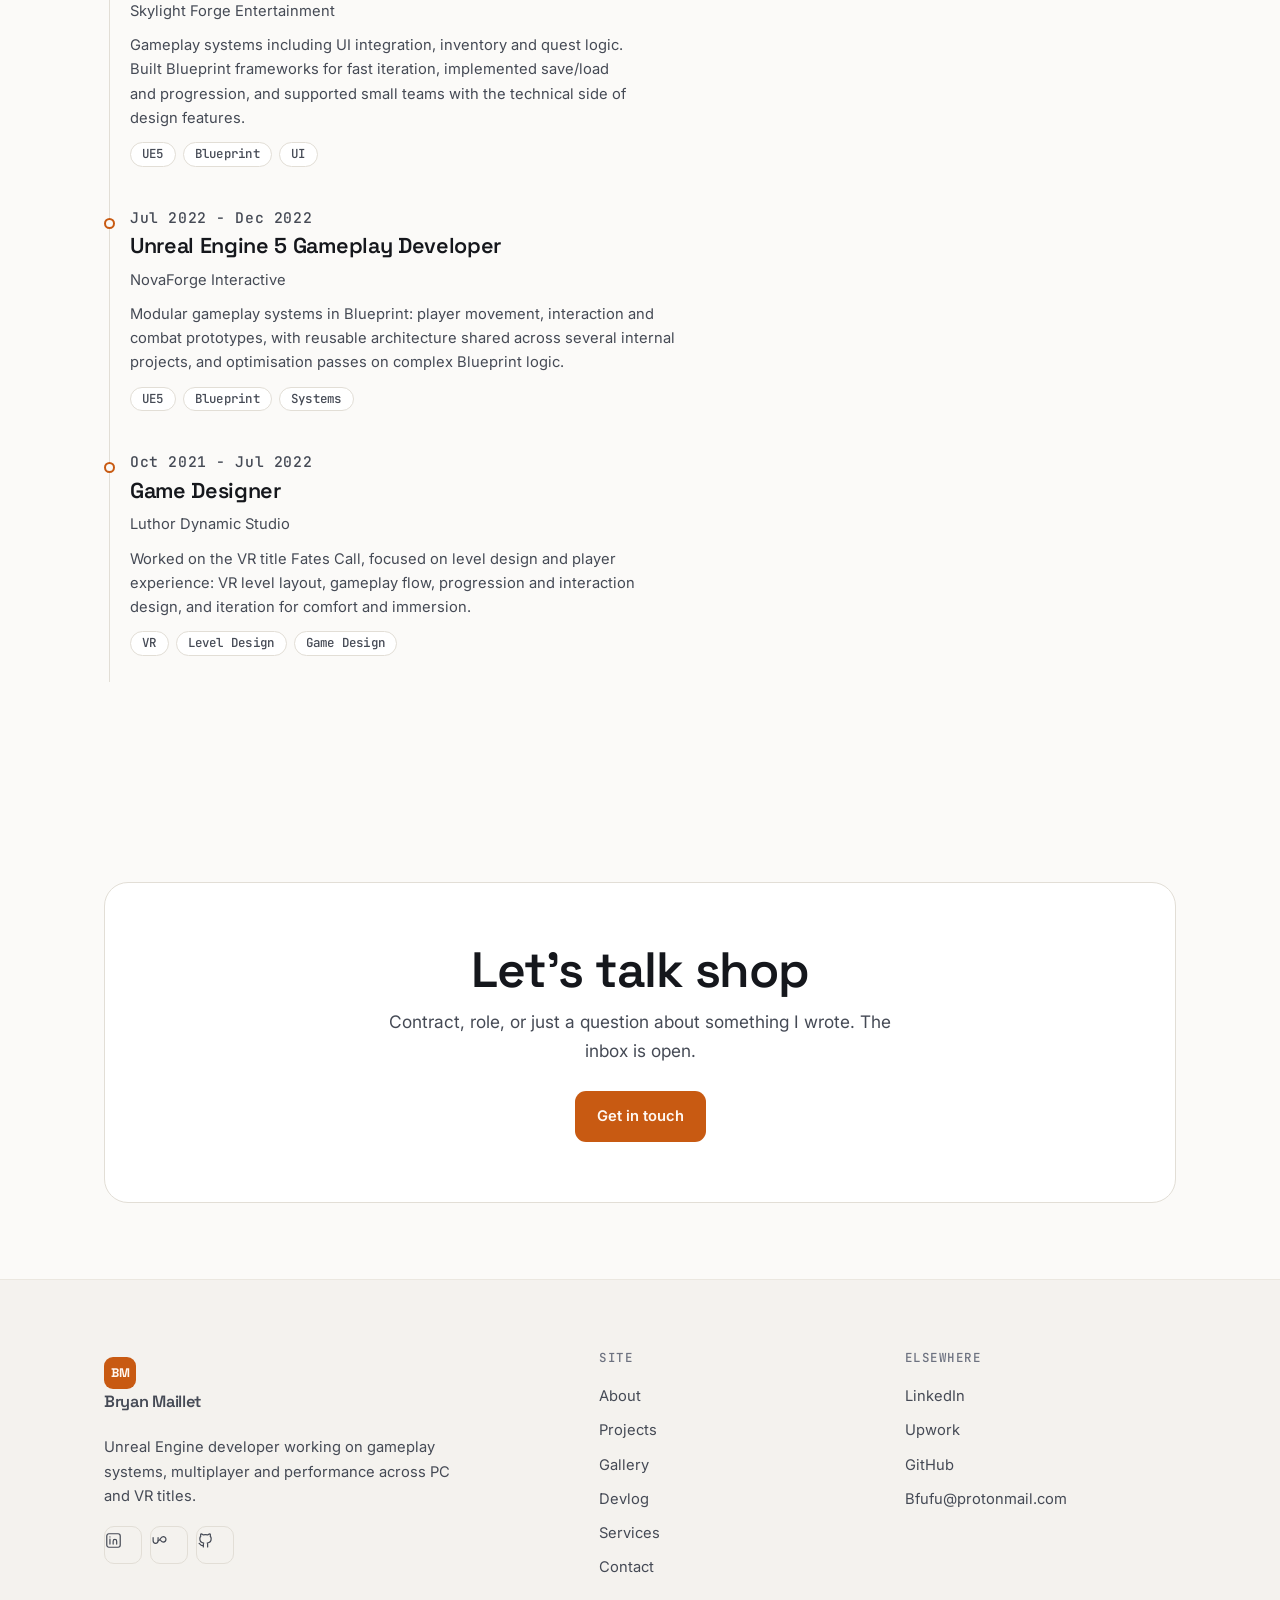
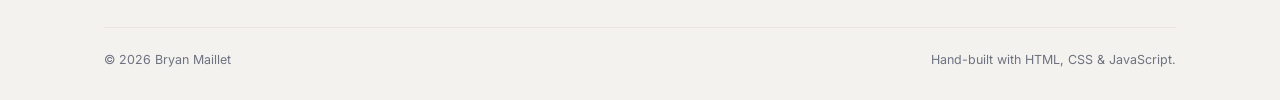
==== commit 1ede1a93: "Go live on bryanmaillet.com Set the canonical URL, bake absolute og:image, canonical and og:url into" ====
--- a/about.html
+++ b/about.html
@@ -12,16 +12,18 @@
 <meta name="robots" content="index, follow, max-image-preview:large, max-snippet:-1">
 <meta property="og:site_name" content="Bryan Maillet">
 <meta property="og:locale" content="en_GB">
+<link rel="canonical" href="https://bryanmaillet.com/about.html">
+<meta property="og:url" content="https://bryanmaillet.com/about.html">
 <meta property="og:type" content="website">
 <meta property="og:title" content="About - Bryan Maillet">
 <meta property="og:description" content="Unreal Engine developer since 2021, across five studios and three Steam releases. Background, toolbox and experience.">
-<meta property="og:image" content="assets/img/og.png">
+<meta property="og:image" content="https://bryanmaillet.com/assets/img/og.png">
 <meta property="og:image:width" content="1200">
 <meta property="og:image:height" content="630">
 <meta property="og:image:type" content="image/png">
 <meta property="og:image:alt" content="Portfolio card for Bryan Maillet, Unreal Engine developer working on gameplay systems, multiplayer and optimisation.">
 <meta name="twitter:card" content="summary_large_image">
-<meta name="twitter:image" content="assets/img/og.png">
+<meta name="twitter:image" content="https://bryanmaillet.com/assets/img/og.png">
 <link rel="icon" href="assets/img/favicon.svg" type="image/svg+xml">
 <link rel="apple-touch-icon" href="assets/img/apple-touch-icon.png">
 <link rel="manifest" href="site.webmanifest">
